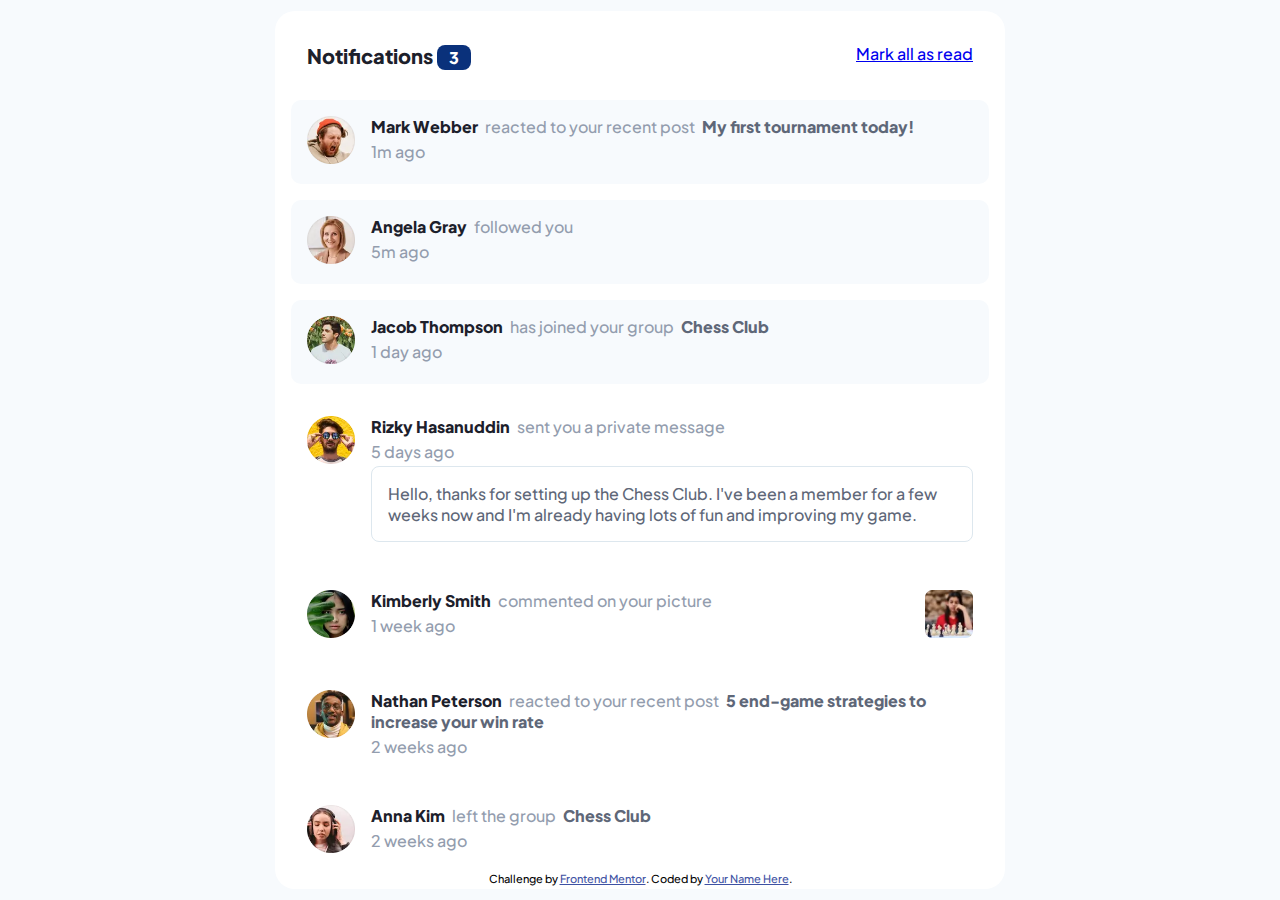
==== notifications-page-main/index.html @ ef25d658 "commit" ====
<!DOCTYPE html>
<html lang="en">
<head>
  <meta charset="UTF-8">
  <meta name="viewport" content="width=device-width, initial-scale=1.0"> <!-- displays site properly based on user's device -->

  <link rel="icon" type="image/png" sizes="32x32" href="./assets/images/favicon-32x32.png">
  
  <title>Frontend Mentor | Notifications page</title>

  <link rel="stylesheet" href="style.css">
  <link rel="stylesheet" href="media.css">
  <link rel="preconnect" href="https://fonts.googleapis.com">
  <link rel="preconnect" href="https://fonts.gstatic.com" crossorigin>
  <link href="https://fonts.googleapis.com/css2?family=Plus+Jakarta+Sans:ital,wght@0,200;0,300;0,400;0,500;0,600;0,700;0,800;1,200;1,300;1,400;1,500;1,600;1,700;1,800&display=swap" rel="stylesheet">
</head>
<body>

  <div class="notifications-container">
    <div class="notification-head">
      <div class="notification-title">
        Notifications <span class="unread-count">3</span>
      </div>
    
      <a href="#">Mark all as read</a>
    </div>
  
    <!-- #1 -->
    <div class="notification-card unread">
      <div class="notification-container-pfp">
        <img src="assets/images/avatar-mark-webber.webp" alt="user-profile-picture">
      </div>
      <div class="notification-container-info">
        <p class="info-text"><span class="user-tag">Mark Webber</span> reacted to your recent post <span class="event-tag">My first tournament today!</span><span class="unread-indicator"></span></p>
        <p class="info-date">1m ago</p>
        <div class="message-preview hidden">
          <p>
            Hello, thanks for setting up the Chess Club. I've been a member for a few weeks now and I'm already having lots of fun and improving my game.
          </p>
        </div>
      </div>
      <div class="notification-container-preview hidden">
        <img src="assets/images/image-chess.webp" alt="preview-image">
      </div>
    </div>

    <!-- #2 -->
    <div class="notification-card unread">
      <div class="notification-container-pfp">
        <img src="assets/images/avatar-angela-gray.webp" alt="user-profile-picture">
      </div>
      <div class="notification-container-info">
        <p class="info-text"><span class="user-tag">Angela Gray</span> followed you</p>
        <p class="info-date">5m ago</p>
        <div class="message-preview hidden">
          <p>
            Hello, thanks for setting up the Chess Club. I've been a member for a few weeks now and I'm already having lots of fun and improving my game.
          </p>
        </div>
      </div>
      <div class="notification-container-preview hidden">
        <img src="assets/images/image-chess.webp" alt="preview-image">
      </div>
    </div>

    <!-- #3 -->
    <div class="notification-card unread">
      <div class="notification-container-pfp">
        <img src="assets/images/avatar-jacob-thompson.webp" alt="user-profile-picture">
      </div>
      <div class="notification-container-info">
        <p class="info-text"><span class="user-tag"> Jacob Thompson</span> has joined your group <span class="event-tag">Chess Club</span></p>
        <p class="info-date">1 day ago</p>
        <div class="message-preview hidden">
          <p>
            Hello, thanks for setting up the Chess Club. I've been a member for a few weeks now and I'm already having lots of fun and improving my game.
          </p>
        </div>
      </div>
      <div class="notification-container-preview hidden">
        <img src="assets/images/image-chess.webp" alt="preview-image">
      </div>
    </div>

    <!-- #4 -->
    <div class="notification-card">
      <div class="notification-container-pfp">
        <img src="assets/images/avatar-rizky-hasanuddin.webp" alt="user-profile-picture">
      </div>
      <div class="notification-container-info">
        <p class="info-text"><span class="user-tag">Rizky Hasanuddin</span> sent you a private message</p>
        <p class="info-date">5 days ago</p>
        <div class="message-preview">
          <p>
            Hello, thanks for setting up the Chess Club. I've been a member for a few weeks now and I'm already having lots of fun and improving my game.
          </p>
        </div>
      </div>
      <div class="notification-container-preview hidden">
        <img src="assets/images/image-chess.webp" alt="preview-image">
      </div>
    </div>

    <!-- #5 -->
    <div class="notification-card">
      <div class="notification-container-pfp">
        <img src="assets/images/avatar-kimberly-smith.webp" alt="user-profile-picture">
      </div>
      <div class="notification-container-info">
        <p class="info-text"><span class="user-tag">Kimberly Smith</span> commented on your picture</p>
        <p class="info-date">1 week ago</p>
        <div class="message-preview hidden">
          <p>
            Hello, thanks for setting up the Chess Club. I've been a member for a few weeks now and I'm already having lots of fun and improving my game.
          </p>
        </div>
      </div>
      <div class="notification-container-preview">
        <img src="assets/images/image-chess.webp" alt="preview-image">
      </div>
    </div>

    <!-- #6 -->
    <div class="notification-card">
      <div class="notification-container-pfp">
        <img src="assets/images/avatar-nathan-peterson.webp" alt="user-profile-picture">
      </div>
      <div class="notification-container-info">
        <p class="info-text"><span class="user-tag">Nathan Peterson</span> reacted to your recent post <span class="event-tag">5 end-game strategies to increase your win rate</span></p>
        <p class="info-date">2 weeks ago</p>
        <div class="message-preview hidden">
          <p>
            Hello, thanks for setting up the Chess Club. I've been a member for a few weeks now and I'm already having lots of fun and improving my game.
          </p>
        </div>
      </div>
      <div class="notification-container-preview hidden">
        <img src="assets/images/image-chess.webp" alt="preview-image">
      </div>
    </div>

    <!-- #7 -->
    <div class="notification-card">
      <div class="notification-container-pfp">
        <img src="assets/images/avatar-anna-kim.webp" alt="user-profile-picture">
      </div>
      <div class="notification-container-info">
        <p class="info-text"><span class="user-tag">Anna Kim</span> left the group <span class="event-tag">Chess Club</span></p>
        <p class="info-date">2 weeks ago</p>
        <div class="message-preview hidden">
          <p>
            Hello, thanks for setting up the Chess Club. I've been a member for a few weeks now and I'm already having lots of fun and improving my game.
          </p>
        </div>
      </div>
      <div class="notification-container-preview hidden">
        <img src="assets/images/image-chess.webp" alt="preview-image">
      </div>
    </div>

  </div>
  
  <div class="attribution">
    Challenge by <a href="https://www.frontendmentor.io?ref=challenge" target="_blank">Frontend Mentor</a>. 
    Coded by <a href="#">Your Name Here</a>.
  </div>

  <script src="script.js"></script>
</body>
</html>
---- notifications-page-main/style.css ----
:root {
  --primary-red: #f65351;
  --primary-blue: #0a317b; 
  --white: #ffffff;
  --vl-grayish-blue: #f7fafd;
  --light-grayish-blue-1: #e5effa;
  --light-grayish-blue-2: #dde7ee;
  --grayish-blue: #939dae;
  --dark-grayish-blue: #5e6778;
  --very-dark-blue: #1c202b;

  --weight500: 500;
  --weight800: 800;
}

* {
  margin: 0;
  padding: 0;
  box-sizing: border-box;
}

html {
  font-size: 62.5%;
}

body {
  font-size: 1.6rem;
  font-family: 'Plus Jakarta Sans', sans-serif;
  background-color: var(--vl-grayish-blue);
  font-weight: var(--weight500);

  width: 100vw;
  height: 100vh;

  display: flex;
  flex-direction: column;
  justify-content: center;
  align-items: center;
}

.notifications-container {
  background-color: var(--white);
  width: 730px;
  padding: 1.6rem;

  display: flex;
  flex-direction: column;
  gap: 1.6rem;

  border-radius: 2rem;
}

/* ----- NOTIFICATION HEAD ----- */
.notification-head {
  display: flex;
  flex-direction: row;
  justify-content: space-between;
  width: 100%;
  padding: 1.6rem;
}

.notification-title {
  color: var(--very-dark-blue);
  font-size: 2rem;
  font-weight: var(--weight800);
}

.unread-count {
  color: var(--white);
  background-color: var(--primary-blue);
  padding: 0.2rem 1.2rem;
  border-radius: 0.8rem;
  font-size: 1.6rem;
}

/* ----- NOTIFICATION CARD ----- */
.notification-card {
  display: flex;
  flex-direction: row;
  gap: 1.6rem;

  padding: 1.6rem;
  width: 100%;

  border-radius: 1rem;
}

/* PROFILE PICTURE */
.notification-container-pfp img {
  width: 4.8rem;
  height: 4.8rem;
}

/* INFO */
.notification-container-info {
  display: flex;
  flex-direction: column;
  gap: 0.4rem;
  width: 100%;
}

.info-text {
  color: var(--grayish-blue);
}

.user-tag {
  font-weight: var(--weight800);
  color: var(--very-dark-blue);
  padding-right: 0.4rem;
}

.event-tag {
  font-weight: var(--weight800);
  color: var(--dark-grayish-blue);
  padding-left: 0.4rem;
}

.unread-indicator {
  width: 0.8rem;
  height: 0.8rem;
  background-color: var(--primary-red);
}

.info-date {
  color: var(--grayish-blue);
}

.message-preview {
  border: 1px solid var(--light-grayish-blue-2);
  border-radius: 0.8rem;
  padding: 1.6rem;
  color: var(--dark-grayish-blue);
}

/* PREVIEW */

.notification-container-preview img {
  width: 4.8rem;
  height: 4.8rem;
}

.attribution {
  font-size: 11px; 
  text-align: center; 
  position: absolute;
  bottom: 0;

  width: 100%;
  padding: 1.5rem;
}

.attribution a { color: hsl(228, 45%, 44%); }

.hidden {
  display: none;
}

.unread {
  background-color: var(--vl-grayish-blue);
}
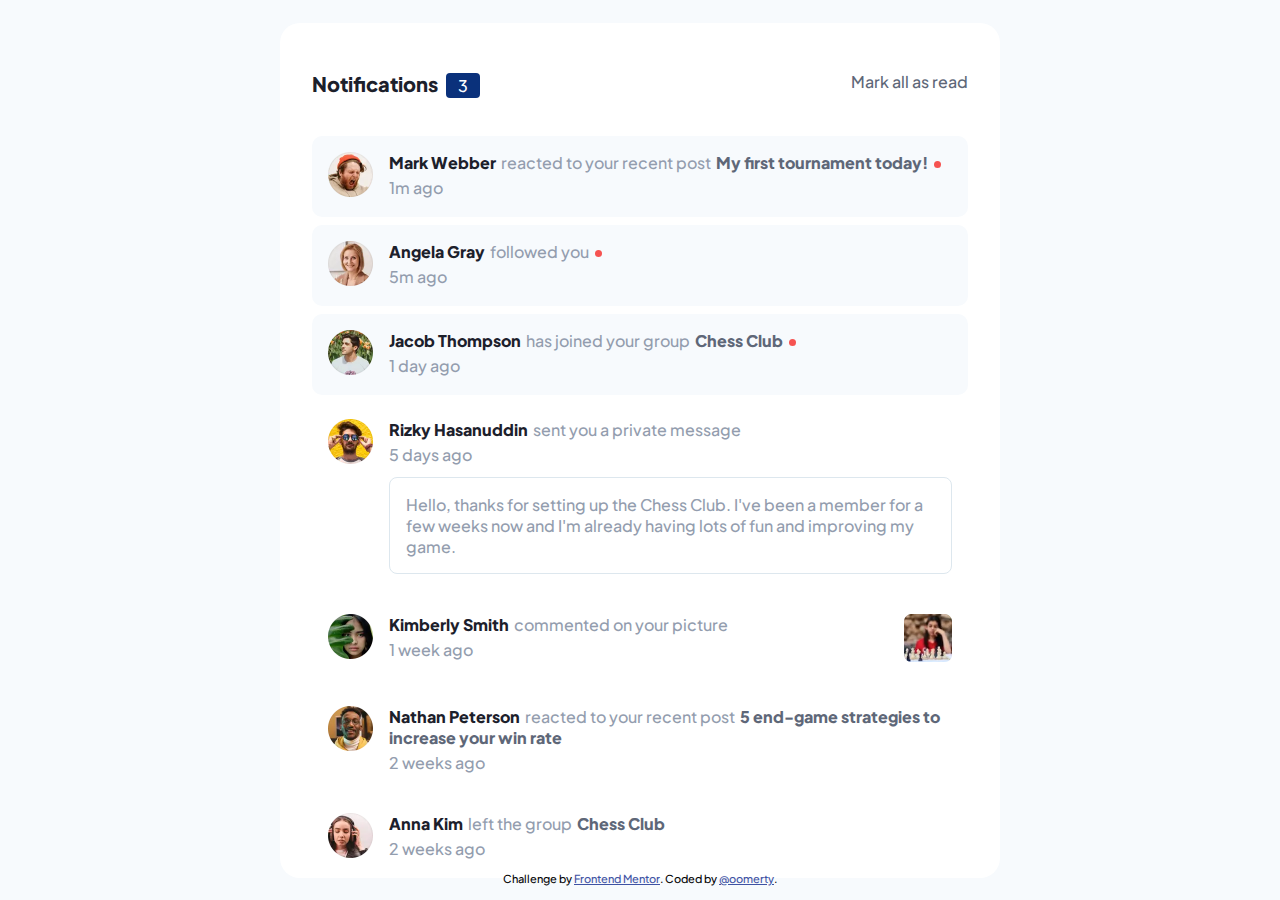
==== commit 8281f40d: "commit" ====
--- a/notifications-page-main/index.html
+++ b/notifications-page-main/index.html
@@ -9,160 +9,163 @@
   <title>Frontend Mentor | Notifications page</title>
 
   <link rel="stylesheet" href="style.css">
-  <link rel="stylesheet" href="media.css">
   <link rel="preconnect" href="https://fonts.googleapis.com">
   <link rel="preconnect" href="https://fonts.gstatic.com" crossorigin>
   <link href="https://fonts.googleapis.com/css2?family=Plus+Jakarta+Sans:ital,wght@0,200;0,300;0,400;0,500;0,600;0,700;0,800;1,200;1,300;1,400;1,500;1,600;1,700;1,800&display=swap" rel="stylesheet">
 </head>
 <body>
 
-  <div class="notifications-container">
-    <div class="notification-head">
-      <div class="notification-title">
-        Notifications <span class="unread-count">3</span>
+  <main>
+    <div class="notifications-container">
+      <div class="notification-head">
+        <div class="notification-title">
+          Notifications <span class="unread-count"></span>
+        </div>
+      
+        <a href="#" class="btn--read-all">Mark all as read</a>
       </div>
     
-      <a href="#">Mark all as read</a>
+      <section>
+        <!-- #1 -->
+        <a class="notification-card unread">
+          <div class="notification-container-pfp">
+            <img src="assets/images/avatar-mark-webber.webp" alt="user-profile-picture">
+          </div>
+          <div class="notification-container-info">
+            <p class="info-text info-unread"><span class="user-tag">Mark Webber</span> reacted to your recent post <span class="event-tag">My first tournament today!</span></p>
+            <p class="info-date">1m ago</p>
+            <div class="message-preview hidden">
+              <p>
+                Hello, thanks for setting up the Chess Club. I've been a member for a few weeks now and I'm already having lots of fun and improving my game.
+              </p>
+            </div>
+          </div>
+          <div class="notification-container-preview hidden">
+            <img src="assets/images/image-chess.webp" alt="preview-image">
+          </div>
+        </a>
+    
+        <!-- #2 -->
+        <a class="notification-card unread">
+          <div class="notification-container-pfp">
+            <img src="assets/images/avatar-angela-gray.webp" alt="user-profile-picture">
+          </div>
+          <div class="notification-container-info">
+            <p class="info-text info-unread"><span class="user-tag">Angela Gray</span> followed you</p>
+            <p class="info-date">5m ago</p>
+            <div class="message-preview hidden">
+              <p>
+                Hello, thanks for setting up the Chess Club. I've been a member for a few weeks now and I'm already having lots of fun and improving my game.
+              </p>
+            </div>
+          </div>
+          <div class="notification-container-preview hidden">
+            <img src="assets/images/image-chess.webp" alt="preview-image">
+          </div>
+        </a>
+    
+        <!-- #3 -->
+        <a class="notification-card unread">
+          <div class="notification-container-pfp">
+            <img src="assets/images/avatar-jacob-thompson.webp" alt="user-profile-picture">
+          </div>
+          <div class="notification-container-info">
+            <p class="info-text info-unread"><span class="user-tag"> Jacob Thompson</span> has joined your group <span class="event-tag">Chess Club</span></p>
+            <p class="info-date">1 day ago</p>
+            <div class="message-preview hidden">
+              <p>
+                Hello, thanks for setting up the Chess Club. I've been a member for a few weeks now and I'm already having lots of fun and improving my game.
+              </p>
+            </div>
+          </div>
+          <div class="notification-container-preview hidden">
+            <img src="assets/images/image-chess.webp" alt="preview-image">
+          </div>
+        </a>
+    
+        <!-- #4 -->
+        <a class="notification-card">
+          <div class="notification-container-pfp">
+            <img src="assets/images/avatar-rizky-hasanuddin.webp" alt="user-profile-picture">
+          </div>
+          <div class="notification-container-info">
+            <p class="info-text"><span class="user-tag">Rizky Hasanuddin</span> sent you a private message</p>
+            <p class="info-date">5 days ago</p>
+            <div class="message-preview">
+              <p>
+                Hello, thanks for setting up the Chess Club. I've been a member for a few weeks now and I'm already having lots of fun and improving my game.
+              </p>
+            </div>
+          </div>
+          <div class="notification-container-preview hidden">
+            <img src="assets/images/image-chess.webp" alt="preview-image">
+          </div>
+        </a>
+    
+        <!-- #5 -->
+        <a class="notification-card">
+          <div class="notification-container-pfp">
+            <img src="assets/images/avatar-kimberly-smith.webp" alt="user-profile-picture">
+          </div>
+          <div class="notification-container-info">
+            <p class="info-text"><span class="user-tag">Kimberly Smith</span> commented on your picture</p>
+            <p class="info-date">1 week ago</p>
+            <div class="message-preview hidden">
+              <p>
+                Hello, thanks for setting up the Chess Club. I've been a member for a few weeks now and I'm already having lots of fun and improving my game.
+              </p>
+            </div>
+          </div>
+          <div class="notification-container-preview">
+            <img src="assets/images/image-chess.webp" alt="preview-image">
+          </div>
+        </a>
+    
+        <!-- #6 -->
+        <a class="notification-card">
+          <div class="notification-container-pfp">
+            <img src="assets/images/avatar-nathan-peterson.webp" alt="user-profile-picture">
+          </div>
+          <div class="notification-container-info">
+            <p class="info-text"><span class="user-tag">Nathan Peterson</span> reacted to your recent post <span class="event-tag">5 end-game strategies to increase your win rate</span></p>
+            <p class="info-date">2 weeks ago</p>
+            <div class="message-preview hidden">
+              <p>
+                Hello, thanks for setting up the Chess Club. I've been a member for a few weeks now and I'm already having lots of fun and improving my game.
+              </p>
+            </div>
+          </div>
+          <div class="notification-container-preview hidden">
+            <img src="assets/images/image-chess.webp" alt="preview-image">
+          </div>
+        </a>
+    
+        <!-- #7 -->
+        <a class="notification-card">
+          <div class="notification-container-pfp">
+            <img src="assets/images/avatar-anna-kim.webp" alt="user-profile-picture">
+          </div>
+          <div class="notification-container-info">
+            <p class="info-text"><span class="user-tag">Anna Kim</span> left the group <span class="event-tag">Chess Club</span></p>
+            <p class="info-date">2 weeks ago</p>
+            <div class="message-preview hidden">
+              <p>
+                Hello, thanks for setting up the Chess Club. I've been a member for a few weeks now and I'm already having lots of fun and improving my game.
+              </p>
+            </div>
+          </div>
+          <div class="notification-container-preview hidden">
+            <img src="assets/images/image-chess.webp" alt="preview-image">
+          </div>
+        </a>
+      </section>
+
     </div>
-  
-    <!-- #1 -->
-    <div class="notification-card unread">
-      <div class="notification-container-pfp">
-        <img src="assets/images/avatar-mark-webber.webp" alt="user-profile-picture">
-      </div>
-      <div class="notification-container-info">
-        <p class="info-text"><span class="user-tag">Mark Webber</span> reacted to your recent post <span class="event-tag">My first tournament today!</span><span class="unread-indicator"></span></p>
-        <p class="info-date">1m ago</p>
-        <div class="message-preview hidden">
-          <p>
-            Hello, thanks for setting up the Chess Club. I've been a member for a few weeks now and I'm already having lots of fun and improving my game.
-          </p>
-        </div>
-      </div>
-      <div class="notification-container-preview hidden">
-        <img src="assets/images/image-chess.webp" alt="preview-image">
-      </div>
-    </div>
-
-    <!-- #2 -->
-    <div class="notification-card unread">
-      <div class="notification-container-pfp">
-        <img src="assets/images/avatar-angela-gray.webp" alt="user-profile-picture">
-      </div>
-      <div class="notification-container-info">
-        <p class="info-text"><span class="user-tag">Angela Gray</span> followed you</p>
-        <p class="info-date">5m ago</p>
-        <div class="message-preview hidden">
-          <p>
-            Hello, thanks for setting up the Chess Club. I've been a member for a few weeks now and I'm already having lots of fun and improving my game.
-          </p>
-        </div>
-      </div>
-      <div class="notification-container-preview hidden">
-        <img src="assets/images/image-chess.webp" alt="preview-image">
-      </div>
-    </div>
-
-    <!-- #3 -->
-    <div class="notification-card unread">
-      <div class="notification-container-pfp">
-        <img src="assets/images/avatar-jacob-thompson.webp" alt="user-profile-picture">
-      </div>
-      <div class="notification-container-info">
-        <p class="info-text"><span class="user-tag"> Jacob Thompson</span> has joined your group <span class="event-tag">Chess Club</span></p>
-        <p class="info-date">1 day ago</p>
-        <div class="message-preview hidden">
-          <p>
-            Hello, thanks for setting up the Chess Club. I've been a member for a few weeks now and I'm already having lots of fun and improving my game.
-          </p>
-        </div>
-      </div>
-      <div class="notification-container-preview hidden">
-        <img src="assets/images/image-chess.webp" alt="preview-image">
-      </div>
-    </div>
-
-    <!-- #4 -->
-    <div class="notification-card">
-      <div class="notification-container-pfp">
-        <img src="assets/images/avatar-rizky-hasanuddin.webp" alt="user-profile-picture">
-      </div>
-      <div class="notification-container-info">
-        <p class="info-text"><span class="user-tag">Rizky Hasanuddin</span> sent you a private message</p>
-        <p class="info-date">5 days ago</p>
-        <div class="message-preview">
-          <p>
-            Hello, thanks for setting up the Chess Club. I've been a member for a few weeks now and I'm already having lots of fun and improving my game.
-          </p>
-        </div>
-      </div>
-      <div class="notification-container-preview hidden">
-        <img src="assets/images/image-chess.webp" alt="preview-image">
-      </div>
-    </div>
-
-    <!-- #5 -->
-    <div class="notification-card">
-      <div class="notification-container-pfp">
-        <img src="assets/images/avatar-kimberly-smith.webp" alt="user-profile-picture">
-      </div>
-      <div class="notification-container-info">
-        <p class="info-text"><span class="user-tag">Kimberly Smith</span> commented on your picture</p>
-        <p class="info-date">1 week ago</p>
-        <div class="message-preview hidden">
-          <p>
-            Hello, thanks for setting up the Chess Club. I've been a member for a few weeks now and I'm already having lots of fun and improving my game.
-          </p>
-        </div>
-      </div>
-      <div class="notification-container-preview">
-        <img src="assets/images/image-chess.webp" alt="preview-image">
-      </div>
-    </div>
-
-    <!-- #6 -->
-    <div class="notification-card">
-      <div class="notification-container-pfp">
-        <img src="assets/images/avatar-nathan-peterson.webp" alt="user-profile-picture">
-      </div>
-      <div class="notification-container-info">
-        <p class="info-text"><span class="user-tag">Nathan Peterson</span> reacted to your recent post <span class="event-tag">5 end-game strategies to increase your win rate</span></p>
-        <p class="info-date">2 weeks ago</p>
-        <div class="message-preview hidden">
-          <p>
-            Hello, thanks for setting up the Chess Club. I've been a member for a few weeks now and I'm already having lots of fun and improving my game.
-          </p>
-        </div>
-      </div>
-      <div class="notification-container-preview hidden">
-        <img src="assets/images/image-chess.webp" alt="preview-image">
-      </div>
-    </div>
-
-    <!-- #7 -->
-    <div class="notification-card">
-      <div class="notification-container-pfp">
-        <img src="assets/images/avatar-anna-kim.webp" alt="user-profile-picture">
-      </div>
-      <div class="notification-container-info">
-        <p class="info-text"><span class="user-tag">Anna Kim</span> left the group <span class="event-tag">Chess Club</span></p>
-        <p class="info-date">2 weeks ago</p>
-        <div class="message-preview hidden">
-          <p>
-            Hello, thanks for setting up the Chess Club. I've been a member for a few weeks now and I'm already having lots of fun and improving my game.
-          </p>
-        </div>
-      </div>
-      <div class="notification-container-preview hidden">
-        <img src="assets/images/image-chess.webp" alt="preview-image">
-      </div>
-    </div>
-
-  </div>
+  </main>
   
   <div class="attribution">
     Challenge by <a href="https://www.frontendmentor.io?ref=challenge" target="_blank">Frontend Mentor</a>. 
-    Coded by <a href="#">Your Name Here</a>.
+    Coded by <a href="https://www.frontendmentor.io/profile/oomerty">@oomerty</a>.
   </div>
 
   <script src="script.js"></script>
--- a/notifications-page-main/style.css
+++ b/notifications-page-main/style.css
@@ -28,26 +28,35 @@
   font-family: 'Plus Jakarta Sans', sans-serif;
   background-color: var(--vl-grayish-blue);
   font-weight: var(--weight500);
-
+  overflow: hidden;
+}
+
+main {
   width: 100vw;
   height: 100vh;
 
   display: flex;
   flex-direction: column;
+  align-items: center;
   justify-content: center;
-  align-items: center;
 }
 
 .notifications-container {
   background-color: var(--white);
-  width: 730px;
-  padding: 1.6rem;
-
-  display: flex;
-  flex-direction: column;
-  gap: 1.6rem;
+  width: 720px;
+  padding: 3.2rem;
+  padding-bottom: 1.6rem;
+
+  display: flex;
+  flex-direction: column;
 
   border-radius: 2rem;
+}
+
+section {
+  display: flex;
+  flex-direction: column;
+  gap: 0.8rem;
 }
 
 /* ----- NOTIFICATION HEAD ----- */
@@ -56,21 +65,34 @@
   flex-direction: row;
   justify-content: space-between;
   width: 100%;
-  padding: 1.6rem;
+  padding: 1.6rem 0;
+  margin-bottom: 0.8rem;
 }
 
 .notification-title {
   color: var(--very-dark-blue);
   font-size: 2rem;
   font-weight: var(--weight800);
+  margin-bottom: 1.6rem;
 }
 
 .unread-count {
   color: var(--white);
   background-color: var(--primary-blue);
+  font-weight: var(--weight500);
   padding: 0.2rem 1.2rem;
-  border-radius: 0.8rem;
+  border-radius: 0.4rem;
   font-size: 1.6rem;
+  margin-left: 0.4rem;
+}
+
+.btn--read-all {
+  text-decoration: none;
+  color: var(--dark-grayish-blue);
+}
+
+.btn--read-all:hover {
+  color: var(--primary-blue);
 }
 
 /* ----- NOTIFICATION CARD ----- */
@@ -85,10 +107,14 @@
   border-radius: 1rem;
 }
 
+.notification-card:last-child {
+  padding-bottom: 0;
+}
+
 /* PROFILE PICTURE */
 .notification-container-pfp img {
-  width: 4.8rem;
-  height: 4.8rem;
+  width: 4.5rem;
+  height: 4.5rem;
 }
 
 /* INFO */
@@ -101,24 +127,43 @@
 
 .info-text {
   color: var(--grayish-blue);
+}
+
+..info-unread {
+  position: relative;
+}
+
+.info-unread::after {
+  content: "";
+  display: inline-block;
+  vertical-align: middle;
+  width: 0.7rem;
+  height: 0.7rem;
+  background-color: var(--primary-red);
+  border-radius: 50%;
+  margin-left: 0.6rem;
 }
 
 .user-tag {
   font-weight: var(--weight800);
   color: var(--very-dark-blue);
-  padding-right: 0.4rem;
+  padding-right: 0.2rem;
+  cursor:pointer;
+}
+
+.user-tag:hover {
+  color: var(--primary-blue);
 }
 
 .event-tag {
   font-weight: var(--weight800);
   color: var(--dark-grayish-blue);
-  padding-left: 0.4rem;
-}
-
-.unread-indicator {
-  width: 0.8rem;
-  height: 0.8rem;
-  background-color: var(--primary-red);
+  padding-left: 0.2rem;
+  cursor:pointer;
+}
+
+.event-tag:hover {
+  color: var(--primary-blue);
 }
 
 .info-date {
@@ -129,7 +174,13 @@
   border: 1px solid var(--light-grayish-blue-2);
   border-radius: 0.8rem;
   padding: 1.6rem;
-  color: var(--dark-grayish-blue);
+  color: var(--grayish-blue);
+  margin-top: 0.8rem;
+  cursor: pointer;
+}
+
+.message-preview:hover {
+  background-color: var(--light-grayish-blue-2);
 }
 
 /* PREVIEW */
@@ -137,7 +188,9 @@
 .notification-container-preview img {
   width: 4.8rem;
   height: 4.8rem;
-}
+  cursor: pointer;
+}
+
 
 .attribution {
   font-size: 11px; 
@@ -157,4 +210,39 @@
 
 .unread {
   background-color: var(--vl-grayish-blue);
+  cursor: pointer;
+  transition-property: background-color;
+  transition-duration: 300ms;
+}
+
+/* ----- MEDIA QUERIES ----- */
+@media (max-width: 375px) {
+  body {
+    overflow: auto;
+  }
+
+  main {
+    height: max-content;
+  }
+
+  .notifications-container {
+    width: 100%;
+    height: max-content;
+    padding: 1.6rem;
+    padding-top: 2.4rem;
+    padding-bottom: 4.5rem;
+  
+    display: flex;
+    flex-direction: column;
+  
+    border-radius: 2rem;
+  }
+
+  .notification-head {
+    margin-bottom: 0;
+  }
+
+  .attribution {
+    display: none;
+  }
 }